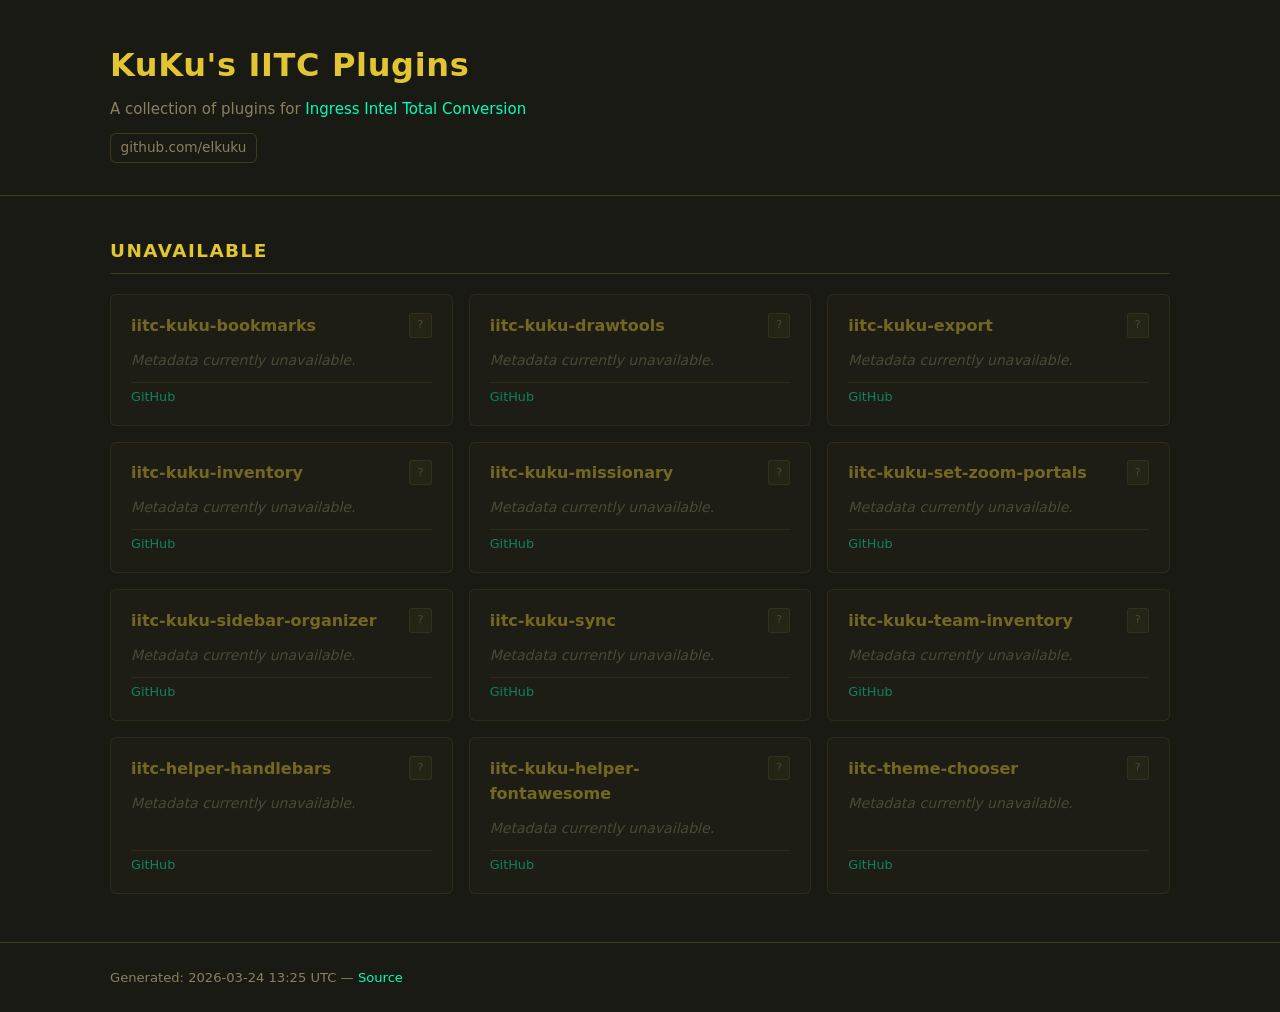
==== docs/index.html @ ce87d3dc "Set up GitHub Actions workflow for daily plugin index generation, added IntelliJ configuration files" ====
<!DOCTYPE html>
<html lang="en">
<head>
  <meta charset="UTF-8" />
  <meta name="viewport" content="width=device-width, initial-scale=1.0" />
  <title>KuKu's IITC Plugins</title>
  <style>
*, *::before, *::after { box-sizing: border-box; margin: 0; padding: 0; }

:root {
  --bg:          #1a1a14;
  --bg-card:     #22221a;
  --bg-card-alt: #1e1e17;
  --text:        #d4c87a;
  --text-muted:  #8a8060;
  --accent:      #e2c532;
  --teal:        #00ffbb;
  --teal-dim:    #00cc96;
  --red:         #ff6b6b;
  --border:      rgba(226, 197, 50, 0.18);
  --border-hover:rgba(226, 197, 50, 0.55);
  --radius:      6px;
}

html { scroll-behavior: smooth; }

body {
  background: var(--bg);
  color: var(--text);
  font-family: 'Segoe UI', system-ui, sans-serif;
  font-size: 15px;
  line-height: 1.6;
}

a { color: var(--teal); text-decoration: none; }
a:hover { text-decoration: underline; color: var(--teal-dim); }

.container {
  max-width: 1100px;
  margin: 0 auto;
  padding: 0 1.25rem;
}

/* Header */
.site-header {
  border-bottom: 1px solid var(--border);
  padding: 2.5rem 0 2rem;
  margin-bottom: 2.5rem;
}
.site-header h1 {
  font-size: 2rem;
  color: var(--accent);
  letter-spacing: 0.02em;
  margin-bottom: 0.35rem;
}
.tagline { color: var(--text-muted); margin-bottom: 0.75rem; }
.gh-link {
  display: inline-block;
  font-size: 0.85rem;
  color: var(--text-muted);
  border: 1px solid var(--border);
  padding: 0.2rem 0.6rem;
  border-radius: var(--radius);
}
.gh-link:hover { color: var(--teal); border-color: var(--teal); text-decoration: none; }

/* Category sections */
.category-section { margin-bottom: 3rem; }
.category-heading {
  font-size: 1.15rem;
  color: var(--accent);
  text-transform: uppercase;
  letter-spacing: 0.08em;
  border-bottom: 1px solid var(--border);
  padding-bottom: 0.5rem;
  margin-bottom: 1.25rem;
}

/* Plugin grid */
.plugin-grid {
  display: grid;
  grid-template-columns: repeat(auto-fill, minmax(300px, 1fr));
  gap: 1rem;
}

/* Plugin card */
.plugin-card {
  background: var(--bg-card);
  border: 1px solid var(--border);
  border-radius: var(--radius);
  padding: 1.1rem 1.25rem;
  display: flex;
  flex-direction: column;
  gap: 0.65rem;
  transition: border-color 0.15s;
}
.plugin-card:hover { border-color: var(--border-hover); }
.plugin-card--unavailable { opacity: 0.45; }

.card-header {
  display: flex;
  align-items: flex-start;
  justify-content: space-between;
  gap: 0.5rem;
}
.plugin-name {
  font-size: 1rem;
  font-weight: 600;
  color: var(--accent);
  flex: 1;
}
.category-tag {
  font-size: 0.7rem;
  background: rgba(226,197,50,0.1);
  color: var(--text-muted);
  border: 1px solid var(--border);
  padding: 0.15rem 0.45rem;
  border-radius: 3px;
  white-space: nowrap;
  flex-shrink: 0;
}

.plugin-desc {
  font-size: 0.88rem;
  color: var(--text-muted);
  flex: 1;
}
.unavailable-msg { font-style: italic; }

/* Releases */
.releases { display: flex; flex-direction: column; gap: 0.4rem; }
.release {
  display: flex;
  align-items: center;
  gap: 0.5rem;
  flex-wrap: wrap;
}
.badge {
  font-size: 0.75rem;
  font-weight: 600;
  padding: 0.15rem 0.5rem;
  border-radius: 3px;
}
.badge-stable {
  background: rgba(0,255,187,0.12);
  color: var(--teal);
  border: 1px solid rgba(0,255,187,0.3);
}
.badge-beta {
  background: rgba(226,197,50,0.1);
  color: var(--accent);
  border: 1px solid rgba(226,197,50,0.3);
}
.date { font-size: 0.75rem; color: var(--text-muted); }

.btn {
  font-size: 0.78rem;
  padding: 0.2rem 0.65rem;
  border-radius: 3px;
  border: 1px solid;
  cursor: pointer;
  transition: opacity 0.15s;
}
.btn:hover { opacity: 0.8; text-decoration: none; }
.btn-install {
  color: var(--teal);
  border-color: rgba(0,255,187,0.4);
  background: rgba(0,255,187,0.06);
}
.btn-beta {
  color: var(--accent);
  border-color: rgba(226,197,50,0.35);
  background: rgba(226,197,50,0.06);
}

.no-release { font-size: 0.78rem; color: var(--text-muted); font-style: italic; }

/* Card links */
.card-links {
  display: flex;
  gap: 1rem;
  font-size: 0.8rem;
  margin-top: auto;
  padding-top: 0.25rem;
  border-top: 1px solid var(--border);
}

/* Footer */
.site-footer {
  border-top: 1px solid var(--border);
  padding: 1.5rem 0;
  margin-top: 3rem;
  font-size: 0.82rem;
  color: var(--text-muted);
}
</style>
</head>
<body>
  <header class="site-header">
    <div class="container">
      <h1>KuKu's IITC Plugins</h1>
      <p class="tagline">A collection of plugins for <a href="https://iitc.app" target="_blank" rel="noopener">Ingress Intel Total Conversion</a></p>
      <a class="gh-link" href="https://github.com/elkuku" target="_blank" rel="noopener">github.com/elkuku</a>
    </div>
  </header>

  <main class="container">
    
<section class="category-section" id="cat-unavailable">
  <h2 class="category-heading">Unavailable</h2>
  <div class="plugin-grid">
    <div class="plugin-card plugin-card--unavailable">
  <div class="card-header">
    <h3 class="plugin-name">iitc-kuku-bookmarks</h3>
    <span class="category-tag">?</span>
  </div>
  <p class="plugin-desc unavailable-msg">Metadata currently unavailable.</p>
  <div class="card-links">
    <a class="link" href="https://github.com/elkuku/iitc-kuku-bookmarks" target="_blank" rel="noopener">GitHub</a>
  </div>
</div>
<div class="plugin-card plugin-card--unavailable">
  <div class="card-header">
    <h3 class="plugin-name">iitc-kuku-drawtools</h3>
    <span class="category-tag">?</span>
  </div>
  <p class="plugin-desc unavailable-msg">Metadata currently unavailable.</p>
  <div class="card-links">
    <a class="link" href="https://github.com/elkuku/iitc-kuku-drawtools" target="_blank" rel="noopener">GitHub</a>
  </div>
</div>
<div class="plugin-card plugin-card--unavailable">
  <div class="card-header">
    <h3 class="plugin-name">iitc-kuku-export</h3>
    <span class="category-tag">?</span>
  </div>
  <p class="plugin-desc unavailable-msg">Metadata currently unavailable.</p>
  <div class="card-links">
    <a class="link" href="https://github.com/elkuku/iitc-kuku-export" target="_blank" rel="noopener">GitHub</a>
  </div>
</div>
<div class="plugin-card plugin-card--unavailable">
  <div class="card-header">
    <h3 class="plugin-name">iitc-kuku-inventory</h3>
    <span class="category-tag">?</span>
  </div>
  <p class="plugin-desc unavailable-msg">Metadata currently unavailable.</p>
  <div class="card-links">
    <a class="link" href="https://github.com/elkuku/iitc-kuku-inventory" target="_blank" rel="noopener">GitHub</a>
  </div>
</div>
<div class="plugin-card plugin-card--unavailable">
  <div class="card-header">
    <h3 class="plugin-name">iitc-kuku-missionary</h3>
    <span class="category-tag">?</span>
  </div>
  <p class="plugin-desc unavailable-msg">Metadata currently unavailable.</p>
  <div class="card-links">
    <a class="link" href="https://github.com/elkuku/iitc-kuku-missionary" target="_blank" rel="noopener">GitHub</a>
  </div>
</div>
<div class="plugin-card plugin-card--unavailable">
  <div class="card-header">
    <h3 class="plugin-name">iitc-kuku-set-zoom-portals</h3>
    <span class="category-tag">?</span>
  </div>
  <p class="plugin-desc unavailable-msg">Metadata currently unavailable.</p>
  <div class="card-links">
    <a class="link" href="https://github.com/elkuku/iitc-kuku-set-zoom-portals" target="_blank" rel="noopener">GitHub</a>
  </div>
</div>
<div class="plugin-card plugin-card--unavailable">
  <div class="card-header">
    <h3 class="plugin-name">iitc-kuku-sidebar-organizer</h3>
    <span class="category-tag">?</span>
  </div>
  <p class="plugin-desc unavailable-msg">Metadata currently unavailable.</p>
  <div class="card-links">
    <a class="link" href="https://github.com/elkuku/iitc-kuku-sidebar-organizer" target="_blank" rel="noopener">GitHub</a>
  </div>
</div>
<div class="plugin-card plugin-card--unavailable">
  <div class="card-header">
    <h3 class="plugin-name">iitc-kuku-sync</h3>
    <span class="category-tag">?</span>
  </div>
  <p class="plugin-desc unavailable-msg">Metadata currently unavailable.</p>
  <div class="card-links">
    <a class="link" href="https://github.com/elkuku/iitc-kuku-sync" target="_blank" rel="noopener">GitHub</a>
  </div>
</div>
<div class="plugin-card plugin-card--unavailable">
  <div class="card-header">
    <h3 class="plugin-name">iitc-kuku-team-inventory</h3>
    <span class="category-tag">?</span>
  </div>
  <p class="plugin-desc unavailable-msg">Metadata currently unavailable.</p>
  <div class="card-links">
    <a class="link" href="https://github.com/elkuku/iitc-kuku-team-inventory" target="_blank" rel="noopener">GitHub</a>
  </div>
</div>
<div class="plugin-card plugin-card--unavailable">
  <div class="card-header">
    <h3 class="plugin-name">iitc-helper-handlebars</h3>
    <span class="category-tag">?</span>
  </div>
  <p class="plugin-desc unavailable-msg">Metadata currently unavailable.</p>
  <div class="card-links">
    <a class="link" href="https://github.com/elkuku/iitc-helper-handlebars" target="_blank" rel="noopener">GitHub</a>
  </div>
</div>
<div class="plugin-card plugin-card--unavailable">
  <div class="card-header">
    <h3 class="plugin-name">iitc-kuku-helper-fontawesome</h3>
    <span class="category-tag">?</span>
  </div>
  <p class="plugin-desc unavailable-msg">Metadata currently unavailable.</p>
  <div class="card-links">
    <a class="link" href="https://github.com/elkuku/iitc-kuku-helper-fontawesome" target="_blank" rel="noopener">GitHub</a>
  </div>
</div>
<div class="plugin-card plugin-card--unavailable">
  <div class="card-header">
    <h3 class="plugin-name">iitc-theme-chooser</h3>
    <span class="category-tag">?</span>
  </div>
  <p class="plugin-desc unavailable-msg">Metadata currently unavailable.</p>
  <div class="card-links">
    <a class="link" href="https://github.com/elkuku/iitc-theme-chooser" target="_blank" rel="noopener">GitHub</a>
  </div>
</div>
  </div>
</section>
  </main>

  <footer class="site-footer">
    <div class="container">
      <p>Generated: 2026-03-24 13:25 UTC &mdash; <a href="https://github.com/elkuku/iitc-plugins" target="_blank" rel="noopener">Source</a></p>
    </div>
  </footer>
</body>
</html>
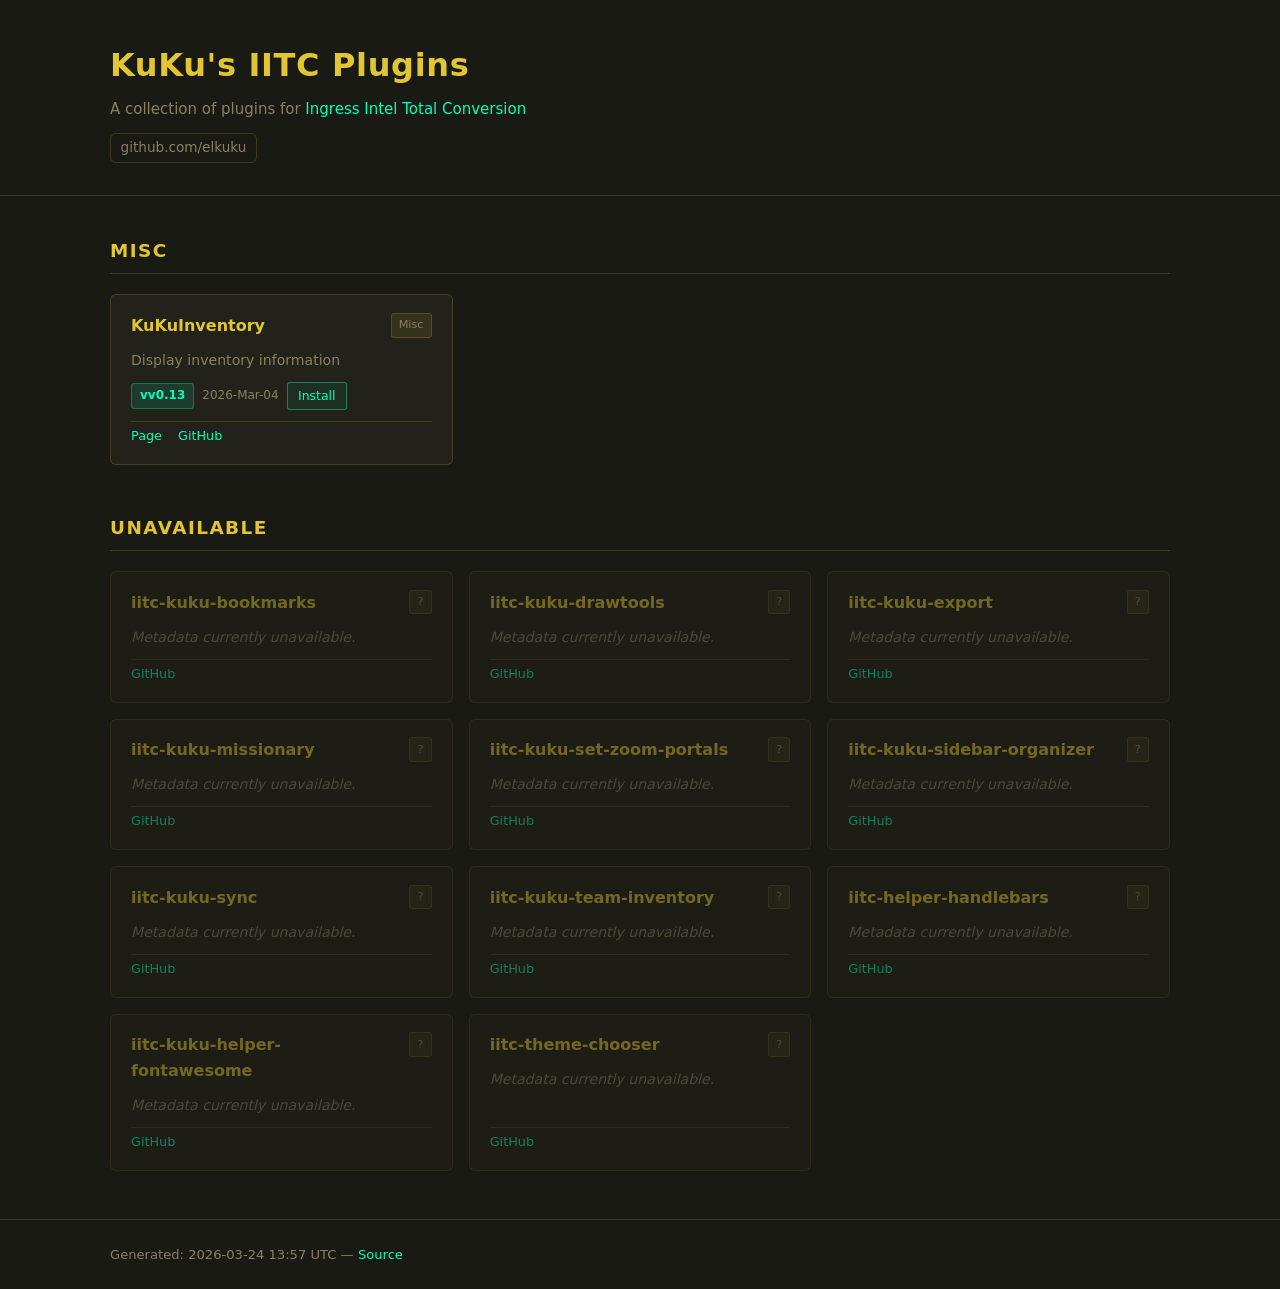
==== commit 4f5246f2: "Update plugin metadata processing, restructure build script field names, and revise documentation fo" ====
--- a/docs/index.html
+++ b/docs/index.html
@@ -206,6 +206,26 @@
 
   <main class="container">
     
+<section class="category-section" id="cat-misc">
+  <h2 class="category-heading">Misc</h2>
+  <div class="plugin-grid">
+    <div class="plugin-card">
+  <div class="card-header">
+    <h3 class="plugin-name">KuKuInventory</h3>
+    <span class="category-tag">Misc</span>
+  </div>
+  <p class="plugin-desc">Display inventory information</p>
+  <div class="releases"><div class="release stable">
+  <span class="badge badge-stable">vv0.13</span><span class="date">2026-Mar-04</span>
+  <a class="btn btn-install" href="https://elkuku.github.io/iitc-kuku-inventory/files/release/iitc_plugin_KuKuInventory.user.js" title="Install stable version">Install</a>
+</div></div>
+  <div class="card-links">
+    <a class="link" href="https://elkuku.github.io/iitc-kuku-inventory/" target="_blank" rel="noopener">Page</a>
+    <a class="link" href="https://github.com/elkuku/iitc-kuku-inventory" target="_blank" rel="noopener">GitHub</a>
+  </div>
+</div>
+  </div>
+</section>
 <section class="category-section" id="cat-unavailable">
   <h2 class="category-heading">Unavailable</h2>
   <div class="plugin-grid">
@@ -241,16 +261,6 @@
 </div>
 <div class="plugin-card plugin-card--unavailable">
   <div class="card-header">
-    <h3 class="plugin-name">iitc-kuku-inventory</h3>
-    <span class="category-tag">?</span>
-  </div>
-  <p class="plugin-desc unavailable-msg">Metadata currently unavailable.</p>
-  <div class="card-links">
-    <a class="link" href="https://github.com/elkuku/iitc-kuku-inventory" target="_blank" rel="noopener">GitHub</a>
-  </div>
-</div>
-<div class="plugin-card plugin-card--unavailable">
-  <div class="card-header">
     <h3 class="plugin-name">iitc-kuku-missionary</h3>
     <span class="category-tag">?</span>
   </div>
@@ -335,7 +345,7 @@
 
   <footer class="site-footer">
     <div class="container">
-      <p>Generated: 2026-03-24 13:25 UTC &mdash; <a href="https://github.com/elkuku/iitc-plugins" target="_blank" rel="noopener">Source</a></p>
+      <p>Generated: 2026-03-24 13:57 UTC &mdash; <a href="https://github.com/elkuku/iitc-plugins" target="_blank" rel="noopener">Source</a></p>
     </div>
   </footer>
 </body>
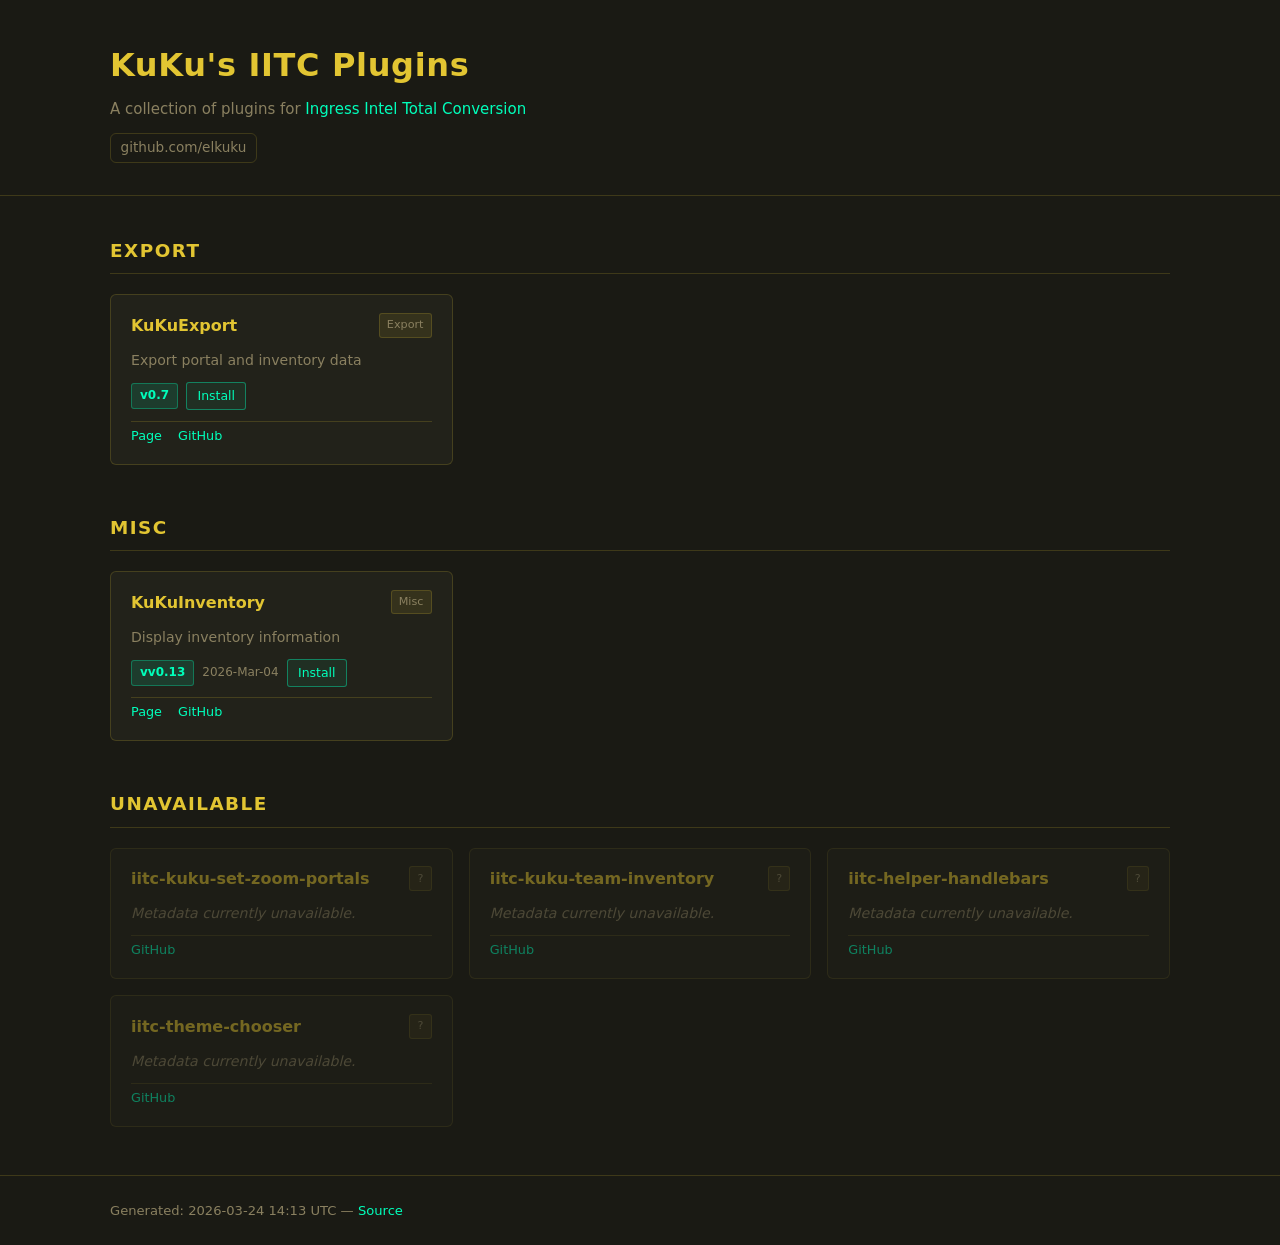
==== commit f0b65051: "chore: rebuild plugin index [skip ci]" ====
--- a/docs/index.html
+++ b/docs/index.html
@@ -206,6 +206,26 @@
 
   <main class="container">
     
+<section class="category-section" id="cat-export">
+  <h2 class="category-heading">Export</h2>
+  <div class="plugin-grid">
+    <div class="plugin-card">
+  <div class="card-header">
+    <h3 class="plugin-name">KuKuExport</h3>
+    <span class="category-tag">Export</span>
+  </div>
+  <p class="plugin-desc">Export portal and inventory data</p>
+  <div class="releases"><div class="release stable">
+  <span class="badge badge-stable">v0.7</span>
+  <a class="btn btn-install" href="https://elkuku.github.io/iitc-kuku-export/files/release/iitc_plugin_KuKu_Export.user.js" title="Install stable version">Install</a>
+</div></div>
+  <div class="card-links">
+    <a class="link" href="https://elkuku.github.io/iitc-kuku-export/" target="_blank" rel="noopener">Page</a>
+    <a class="link" href="https://github.com/elkuku/iitc-kuku-export" target="_blank" rel="noopener">GitHub</a>
+  </div>
+</div>
+  </div>
+</section>
 <section class="category-section" id="cat-misc">
   <h2 class="category-heading">Misc</h2>
   <div class="plugin-grid">
@@ -231,46 +251,6 @@
   <div class="plugin-grid">
     <div class="plugin-card plugin-card--unavailable">
   <div class="card-header">
-    <h3 class="plugin-name">iitc-kuku-bookmarks</h3>
-    <span class="category-tag">?</span>
-  </div>
-  <p class="plugin-desc unavailable-msg">Metadata currently unavailable.</p>
-  <div class="card-links">
-    <a class="link" href="https://github.com/elkuku/iitc-kuku-bookmarks" target="_blank" rel="noopener">GitHub</a>
-  </div>
-</div>
-<div class="plugin-card plugin-card--unavailable">
-  <div class="card-header">
-    <h3 class="plugin-name">iitc-kuku-drawtools</h3>
-    <span class="category-tag">?</span>
-  </div>
-  <p class="plugin-desc unavailable-msg">Metadata currently unavailable.</p>
-  <div class="card-links">
-    <a class="link" href="https://github.com/elkuku/iitc-kuku-drawtools" target="_blank" rel="noopener">GitHub</a>
-  </div>
-</div>
-<div class="plugin-card plugin-card--unavailable">
-  <div class="card-header">
-    <h3 class="plugin-name">iitc-kuku-export</h3>
-    <span class="category-tag">?</span>
-  </div>
-  <p class="plugin-desc unavailable-msg">Metadata currently unavailable.</p>
-  <div class="card-links">
-    <a class="link" href="https://github.com/elkuku/iitc-kuku-export" target="_blank" rel="noopener">GitHub</a>
-  </div>
-</div>
-<div class="plugin-card plugin-card--unavailable">
-  <div class="card-header">
-    <h3 class="plugin-name">iitc-kuku-missionary</h3>
-    <span class="category-tag">?</span>
-  </div>
-  <p class="plugin-desc unavailable-msg">Metadata currently unavailable.</p>
-  <div class="card-links">
-    <a class="link" href="https://github.com/elkuku/iitc-kuku-missionary" target="_blank" rel="noopener">GitHub</a>
-  </div>
-</div>
-<div class="plugin-card plugin-card--unavailable">
-  <div class="card-header">
     <h3 class="plugin-name">iitc-kuku-set-zoom-portals</h3>
     <span class="category-tag">?</span>
   </div>
@@ -281,26 +261,6 @@
 </div>
 <div class="plugin-card plugin-card--unavailable">
   <div class="card-header">
-    <h3 class="plugin-name">iitc-kuku-sidebar-organizer</h3>
-    <span class="category-tag">?</span>
-  </div>
-  <p class="plugin-desc unavailable-msg">Metadata currently unavailable.</p>
-  <div class="card-links">
-    <a class="link" href="https://github.com/elkuku/iitc-kuku-sidebar-organizer" target="_blank" rel="noopener">GitHub</a>
-  </div>
-</div>
-<div class="plugin-card plugin-card--unavailable">
-  <div class="card-header">
-    <h3 class="plugin-name">iitc-kuku-sync</h3>
-    <span class="category-tag">?</span>
-  </div>
-  <p class="plugin-desc unavailable-msg">Metadata currently unavailable.</p>
-  <div class="card-links">
-    <a class="link" href="https://github.com/elkuku/iitc-kuku-sync" target="_blank" rel="noopener">GitHub</a>
-  </div>
-</div>
-<div class="plugin-card plugin-card--unavailable">
-  <div class="card-header">
     <h3 class="plugin-name">iitc-kuku-team-inventory</h3>
     <span class="category-tag">?</span>
   </div>
@@ -321,16 +281,6 @@
 </div>
 <div class="plugin-card plugin-card--unavailable">
   <div class="card-header">
-    <h3 class="plugin-name">iitc-kuku-helper-fontawesome</h3>
-    <span class="category-tag">?</span>
-  </div>
-  <p class="plugin-desc unavailable-msg">Metadata currently unavailable.</p>
-  <div class="card-links">
-    <a class="link" href="https://github.com/elkuku/iitc-kuku-helper-fontawesome" target="_blank" rel="noopener">GitHub</a>
-  </div>
-</div>
-<div class="plugin-card plugin-card--unavailable">
-  <div class="card-header">
     <h3 class="plugin-name">iitc-theme-chooser</h3>
     <span class="category-tag">?</span>
   </div>
@@ -345,7 +295,7 @@
 
   <footer class="site-footer">
     <div class="container">
-      <p>Generated: 2026-03-24 13:57 UTC &mdash; <a href="https://github.com/elkuku/iitc-plugins" target="_blank" rel="noopener">Source</a></p>
+      <p>Generated: 2026-03-24 14:13 UTC &mdash; <a href="https://github.com/elkuku/iitc-plugins" target="_blank" rel="noopener">Source</a></p>
     </div>
   </footer>
 </body>
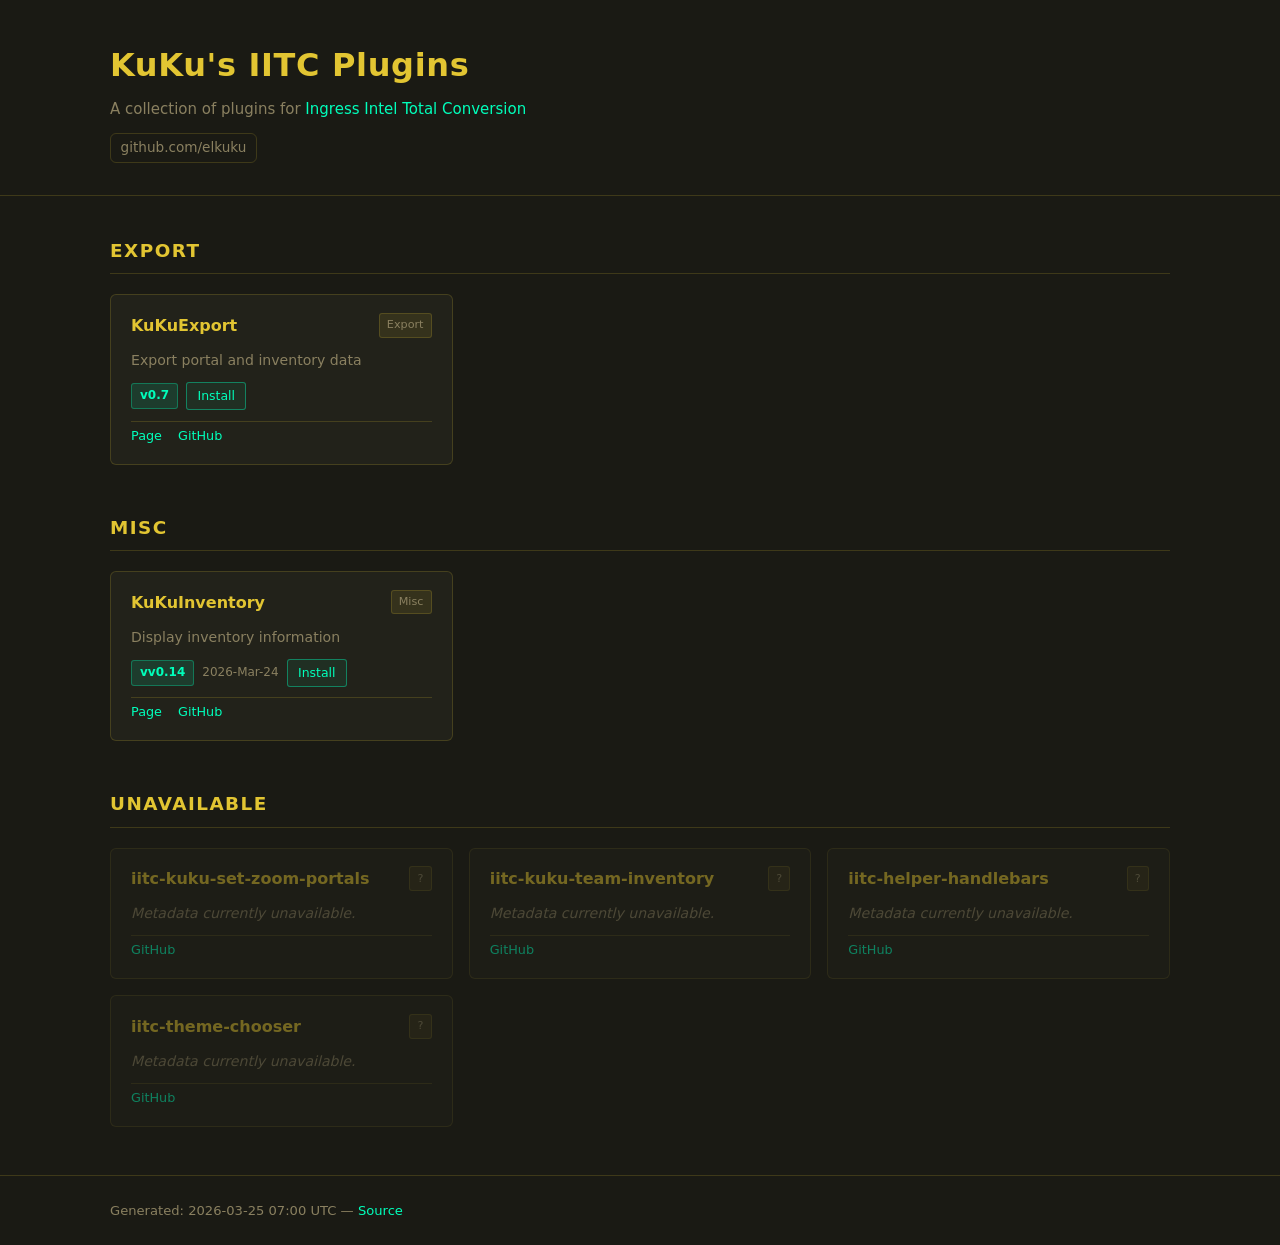
==== commit 6db5e266: "chore: rebuild plugin index [skip ci]" ====
--- a/docs/index.html
+++ b/docs/index.html
@@ -236,7 +236,7 @@
   </div>
   <p class="plugin-desc">Display inventory information</p>
   <div class="releases"><div class="release stable">
-  <span class="badge badge-stable">vv0.13</span><span class="date">2026-Mar-04</span>
+  <span class="badge badge-stable">vv0.14</span><span class="date">2026-Mar-24</span>
   <a class="btn btn-install" href="https://elkuku.github.io/iitc-kuku-inventory/files/release/iitc_plugin_KuKuInventory.user.js" title="Install stable version">Install</a>
 </div></div>
   <div class="card-links">
@@ -295,7 +295,7 @@
 
   <footer class="site-footer">
     <div class="container">
-      <p>Generated: 2026-03-24 14:13 UTC &mdash; <a href="https://github.com/elkuku/iitc-plugins" target="_blank" rel="noopener">Source</a></p>
+      <p>Generated: 2026-03-25 07:00 UTC &mdash; <a href="https://github.com/elkuku/iitc-plugins" target="_blank" rel="noopener">Source</a></p>
     </div>
   </footer>
 </body>
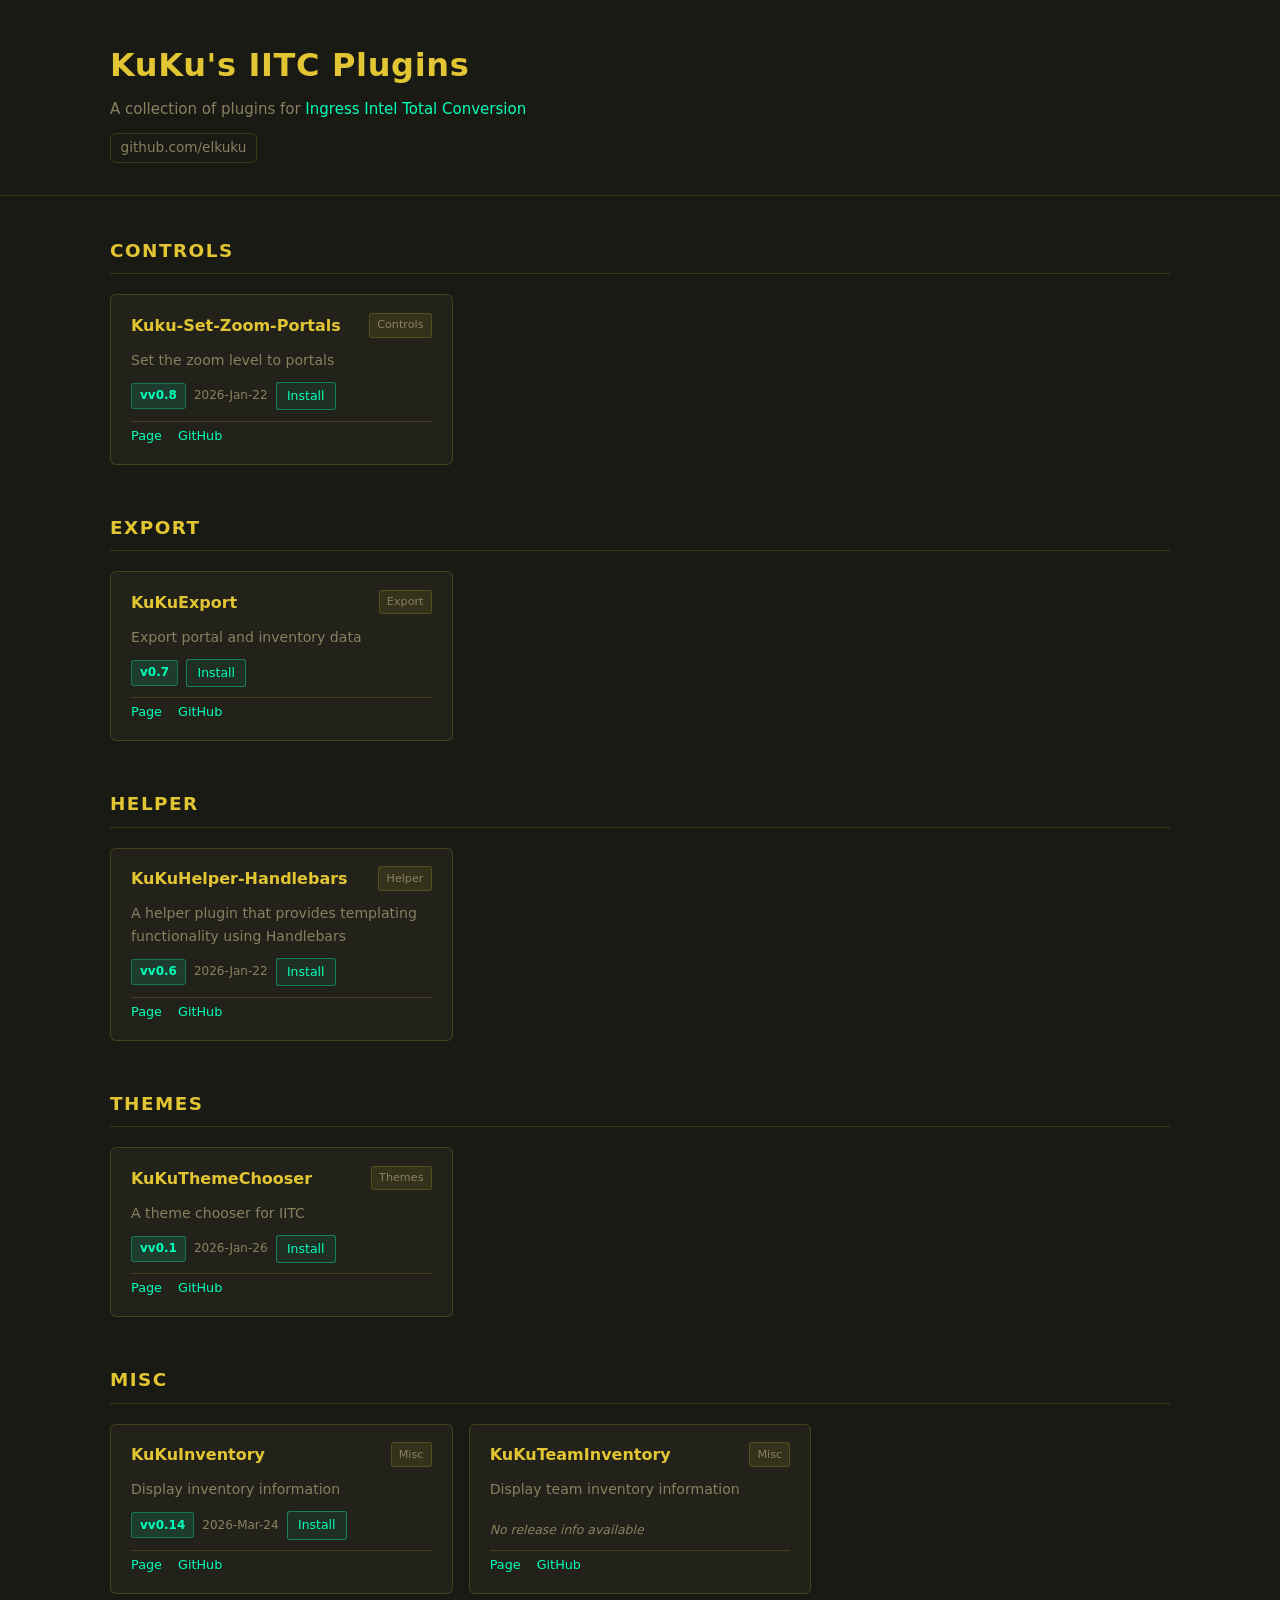
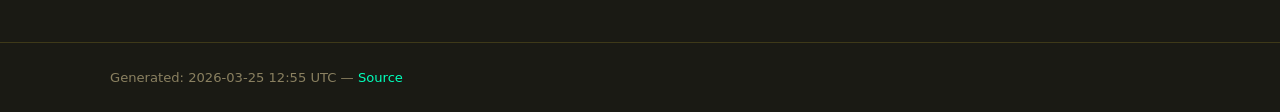
==== commit e1675282: "Add Memory Index and detailed documentation for plugin JSON aggregation setup" ====
--- a/docs/index.html
+++ b/docs/index.html
@@ -206,6 +206,26 @@
 
   <main class="container">
     
+<section class="category-section" id="cat-controls">
+  <h2 class="category-heading">Controls</h2>
+  <div class="plugin-grid">
+    <div class="plugin-card">
+  <div class="card-header">
+    <h3 class="plugin-name">Kuku-Set-Zoom-Portals</h3>
+    <span class="category-tag">Controls</span>
+  </div>
+  <p class="plugin-desc">Set the zoom level to portals</p>
+  <div class="releases"><div class="release stable">
+  <span class="badge badge-stable">vv0.8</span><span class="date">2026-Jan-22</span>
+  <a class="btn btn-install" href="https://elkuku.github.io/iitc-kuku-set-zoom-portals/files/release/iitc_plugin_KukuSetZoomPortals.user.js" title="Install stable version">Install</a>
+</div></div>
+  <div class="card-links">
+    <a class="link" href="https://elkuku.github.io/iitc-kuku-set-zoom-portals/" target="_blank" rel="noopener">Page</a>
+    <a class="link" href="https://github.com/elkuku/iitc-kuku-set-zoom-portals" target="_blank" rel="noopener">GitHub</a>
+  </div>
+</div>
+  </div>
+</section>
 <section class="category-section" id="cat-export">
   <h2 class="category-heading">Export</h2>
   <div class="plugin-grid">
@@ -226,6 +246,46 @@
 </div>
   </div>
 </section>
+<section class="category-section" id="cat-helper">
+  <h2 class="category-heading">Helper</h2>
+  <div class="plugin-grid">
+    <div class="plugin-card">
+  <div class="card-header">
+    <h3 class="plugin-name">KuKuHelper-Handlebars</h3>
+    <span class="category-tag">Helper</span>
+  </div>
+  <p class="plugin-desc">A helper plugin that provides templating functionality using Handlebars</p>
+  <div class="releases"><div class="release stable">
+  <span class="badge badge-stable">vv0.6</span><span class="date">2026-Jan-22</span>
+  <a class="btn btn-install" href="https://elkuku.github.io/iitc-kuku-helper-handlebars/files/release/iitc_plugin_helper_handlebars.user.js" title="Install stable version">Install</a>
+</div></div>
+  <div class="card-links">
+    <a class="link" href="https://elkuku.github.io/iitc-kuku-helper-handlebars/" target="_blank" rel="noopener">Page</a>
+    <a class="link" href="https://github.com/elkuku/iitc-kuku-helper-handlebars" target="_blank" rel="noopener">GitHub</a>
+  </div>
+</div>
+  </div>
+</section>
+<section class="category-section" id="cat-themes">
+  <h2 class="category-heading">Themes</h2>
+  <div class="plugin-grid">
+    <div class="plugin-card">
+  <div class="card-header">
+    <h3 class="plugin-name">KuKuThemeChooser</h3>
+    <span class="category-tag">Themes</span>
+  </div>
+  <p class="plugin-desc">A theme chooser for IITC</p>
+  <div class="releases"><div class="release stable">
+  <span class="badge badge-stable">vv0.1</span><span class="date">2026-Jan-26</span>
+  <a class="btn btn-install" href="https://elkuku.github.io/iitc-theme-chooser/files/release/iitc_plugin_KuKuThemeChooser.user.js" title="Install stable version">Install</a>
+</div></div>
+  <div class="card-links">
+    <a class="link" href="https://elkuku.github.io/iitc-theme-chooser/" target="_blank" rel="noopener">Page</a>
+    <a class="link" href="https://github.com/elkuku/iitc-theme-chooser" target="_blank" rel="noopener">GitHub</a>
+  </div>
+</div>
+  </div>
+</section>
 <section class="category-section" id="cat-misc">
   <h2 class="category-heading">Misc</h2>
   <div class="plugin-grid">
@@ -244,49 +304,16 @@
     <a class="link" href="https://github.com/elkuku/iitc-kuku-inventory" target="_blank" rel="noopener">GitHub</a>
   </div>
 </div>
-  </div>
-</section>
-<section class="category-section" id="cat-unavailable">
-  <h2 class="category-heading">Unavailable</h2>
-  <div class="plugin-grid">
-    <div class="plugin-card plugin-card--unavailable">
-  <div class="card-header">
-    <h3 class="plugin-name">iitc-kuku-set-zoom-portals</h3>
-    <span class="category-tag">?</span>
-  </div>
-  <p class="plugin-desc unavailable-msg">Metadata currently unavailable.</p>
-  <div class="card-links">
-    <a class="link" href="https://github.com/elkuku/iitc-kuku-set-zoom-portals" target="_blank" rel="noopener">GitHub</a>
-  </div>
-</div>
-<div class="plugin-card plugin-card--unavailable">
-  <div class="card-header">
-    <h3 class="plugin-name">iitc-kuku-team-inventory</h3>
-    <span class="category-tag">?</span>
-  </div>
-  <p class="plugin-desc unavailable-msg">Metadata currently unavailable.</p>
-  <div class="card-links">
+<div class="plugin-card">
+  <div class="card-header">
+    <h3 class="plugin-name">KuKuTeamInventory</h3>
+    <span class="category-tag">Misc</span>
+  </div>
+  <p class="plugin-desc">Display team inventory information</p>
+  <p class="no-release">No release info available</p>
+  <div class="card-links">
+    <a class="link" href="https://elkuku.github.io/iitc-kuku-team-inventory/" target="_blank" rel="noopener">Page</a>
     <a class="link" href="https://github.com/elkuku/iitc-kuku-team-inventory" target="_blank" rel="noopener">GitHub</a>
-  </div>
-</div>
-<div class="plugin-card plugin-card--unavailable">
-  <div class="card-header">
-    <h3 class="plugin-name">iitc-helper-handlebars</h3>
-    <span class="category-tag">?</span>
-  </div>
-  <p class="plugin-desc unavailable-msg">Metadata currently unavailable.</p>
-  <div class="card-links">
-    <a class="link" href="https://github.com/elkuku/iitc-helper-handlebars" target="_blank" rel="noopener">GitHub</a>
-  </div>
-</div>
-<div class="plugin-card plugin-card--unavailable">
-  <div class="card-header">
-    <h3 class="plugin-name">iitc-theme-chooser</h3>
-    <span class="category-tag">?</span>
-  </div>
-  <p class="plugin-desc unavailable-msg">Metadata currently unavailable.</p>
-  <div class="card-links">
-    <a class="link" href="https://github.com/elkuku/iitc-theme-chooser" target="_blank" rel="noopener">GitHub</a>
   </div>
 </div>
   </div>
@@ -295,7 +322,7 @@
 
   <footer class="site-footer">
     <div class="container">
-      <p>Generated: 2026-03-25 07:00 UTC &mdash; <a href="https://github.com/elkuku/iitc-plugins" target="_blank" rel="noopener">Source</a></p>
+      <p>Generated: 2026-03-25 12:55 UTC &mdash; <a href="https://github.com/elkuku/iitc-plugins" target="_blank" rel="noopener">Source</a></p>
     </div>
   </footer>
 </body>
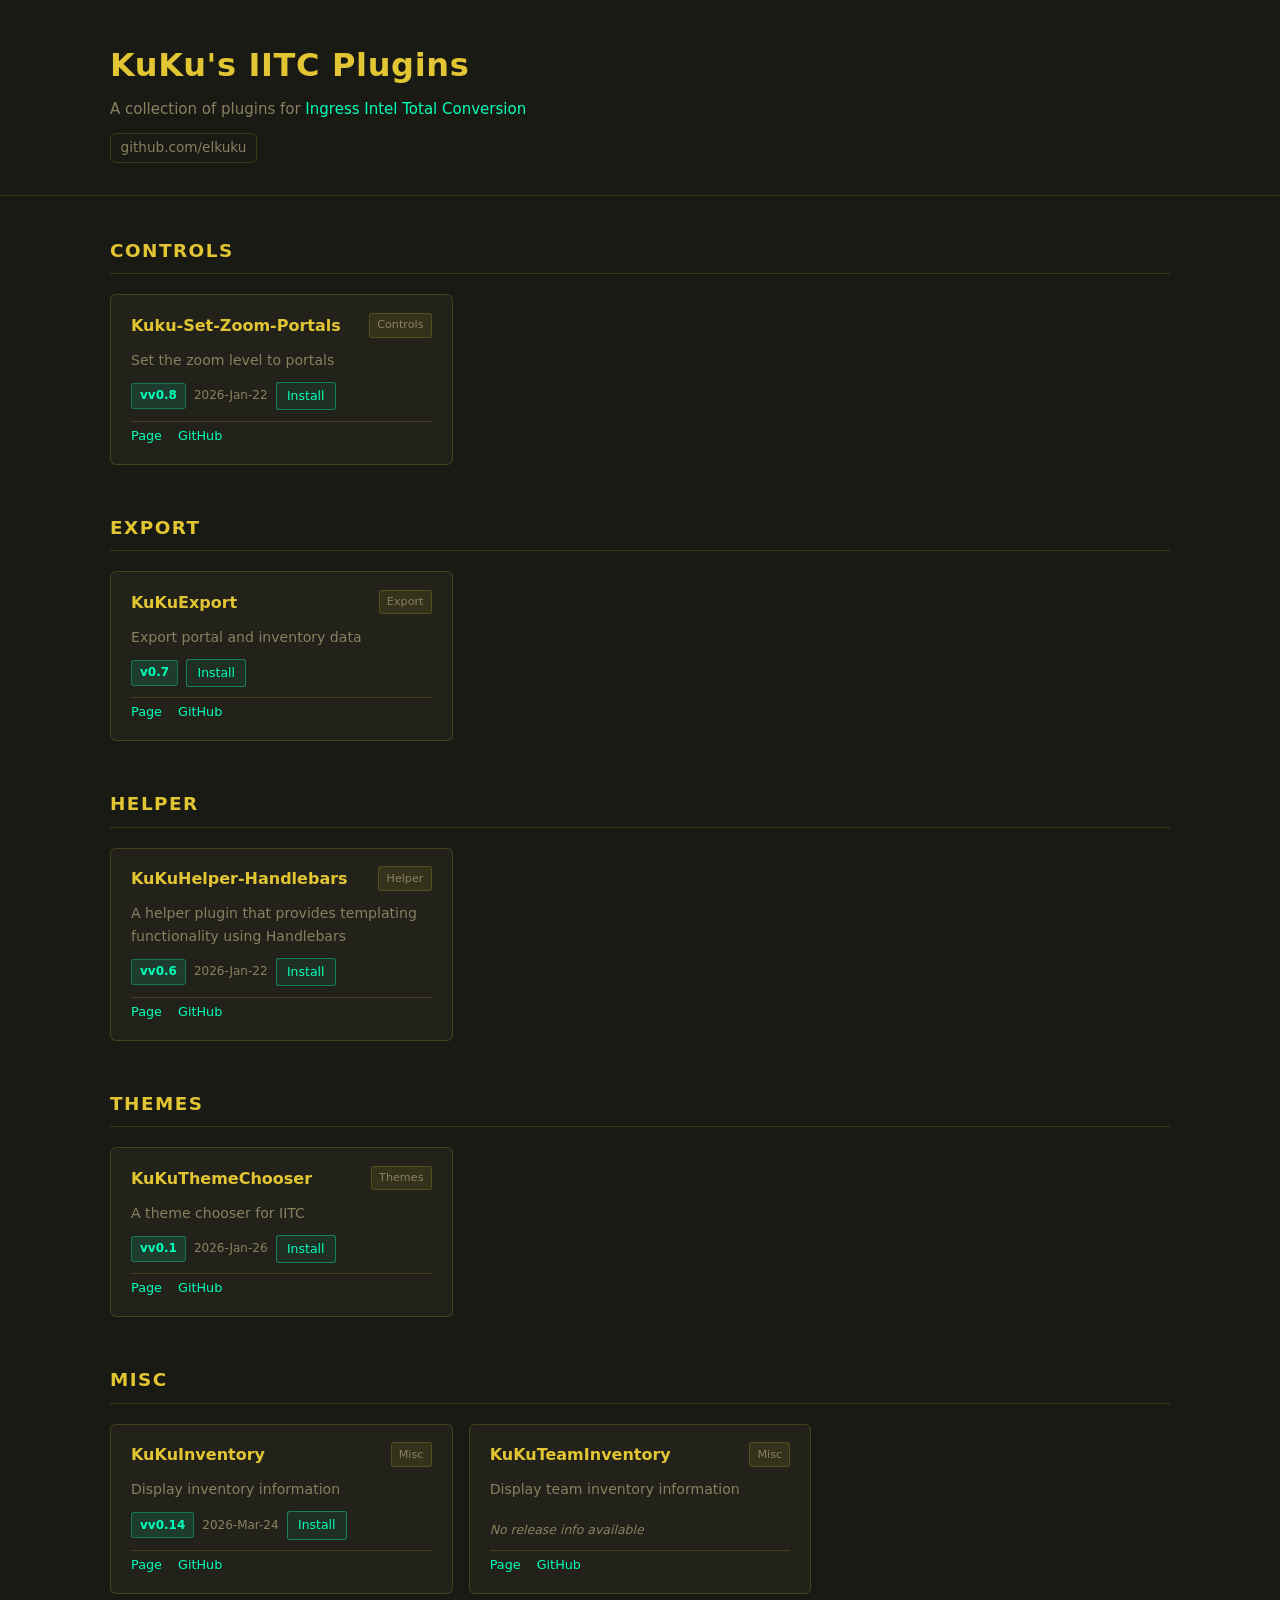
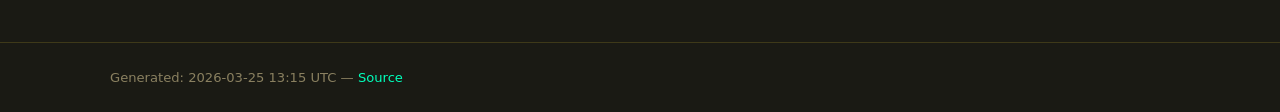
==== commit 5bc9cb3f: "chore: rebuild plugin index [skip ci]" ====
--- a/docs/index.html
+++ b/docs/index.html
@@ -322,7 +322,7 @@
 
   <footer class="site-footer">
     <div class="container">
-      <p>Generated: 2026-03-25 12:55 UTC &mdash; <a href="https://github.com/elkuku/iitc-plugins" target="_blank" rel="noopener">Source</a></p>
+      <p>Generated: 2026-03-25 13:15 UTC &mdash; <a href="https://github.com/elkuku/iitc-plugins" target="_blank" rel="noopener">Source</a></p>
     </div>
   </footer>
 </body>
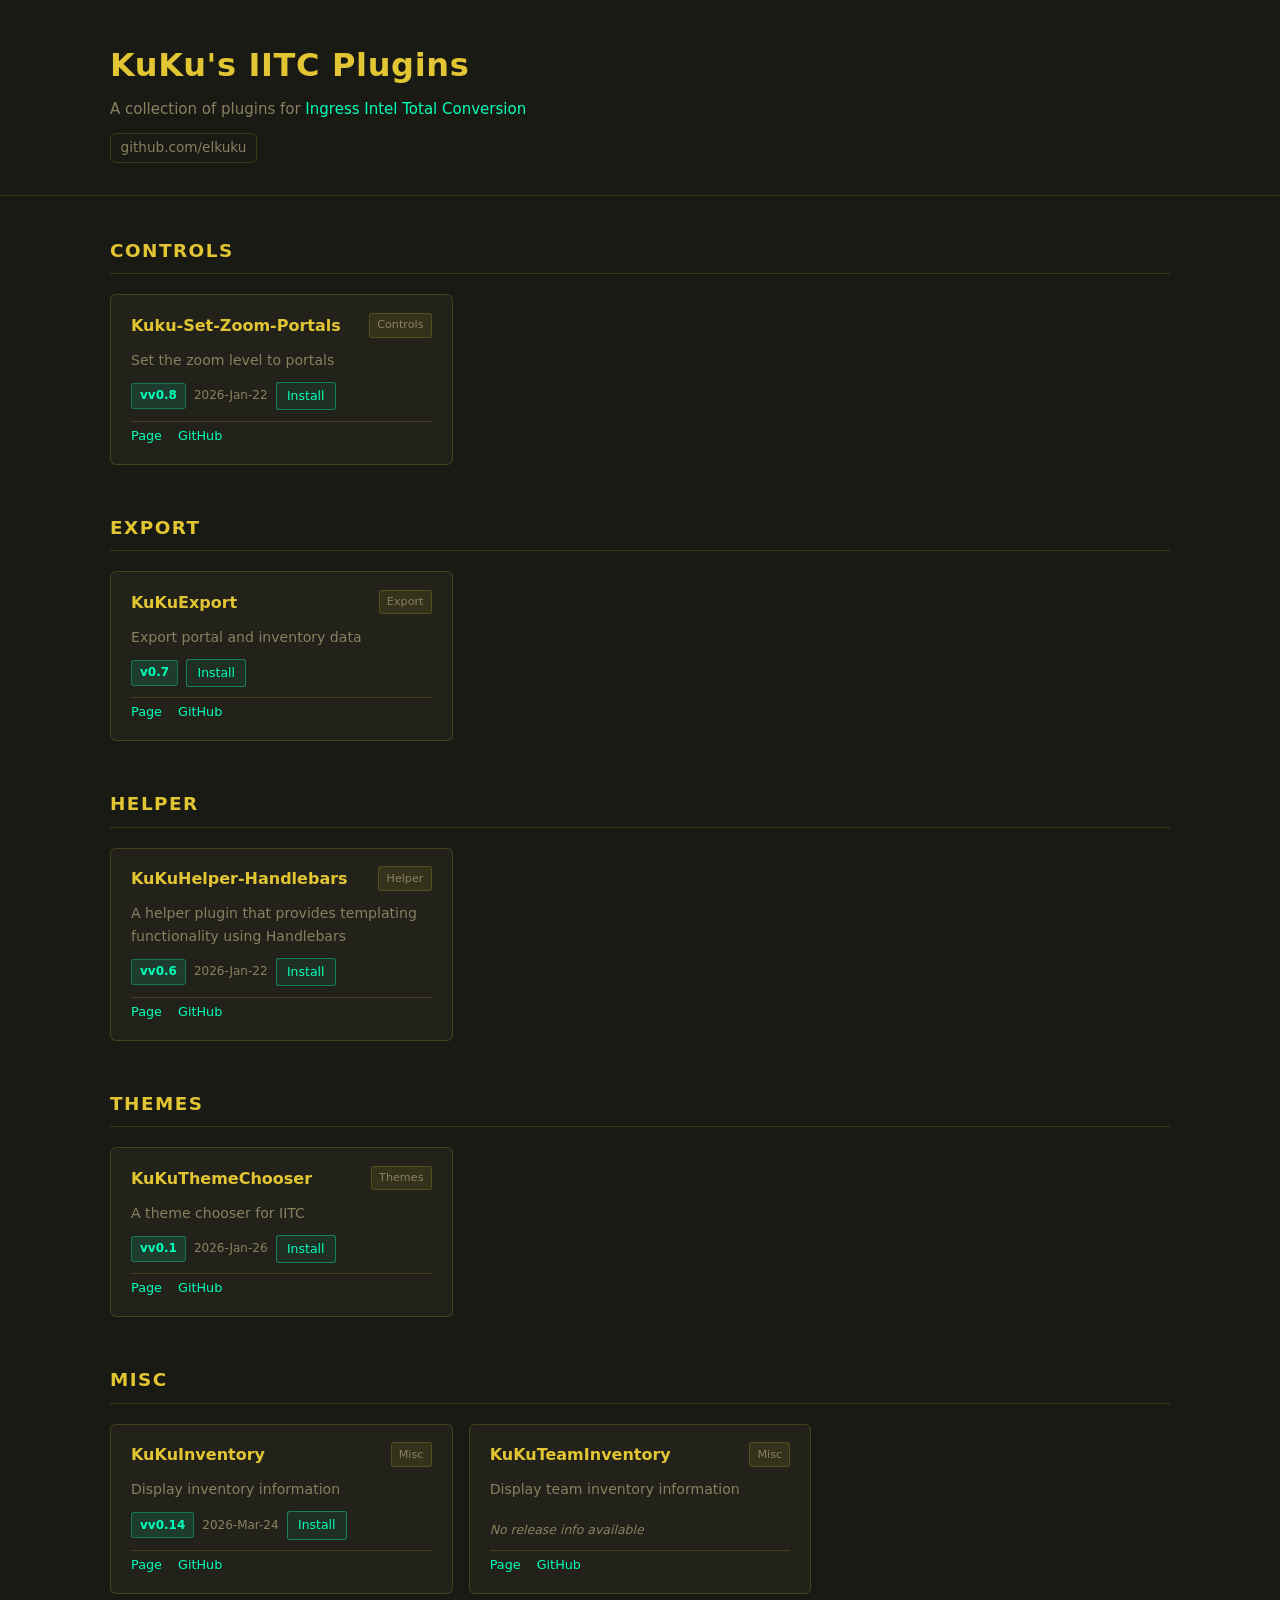
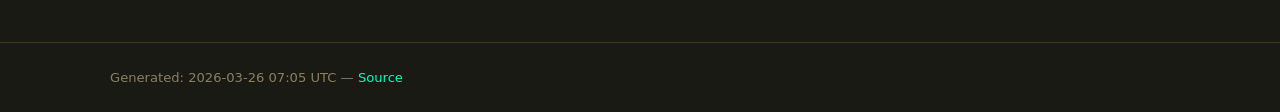
==== commit a16bc2a7: "chore: rebuild plugin index [skip ci]" ====
--- a/docs/index.html
+++ b/docs/index.html
@@ -322,7 +322,7 @@
 
   <footer class="site-footer">
     <div class="container">
-      <p>Generated: 2026-03-25 13:15 UTC &mdash; <a href="https://github.com/elkuku/iitc-plugins" target="_blank" rel="noopener">Source</a></p>
+      <p>Generated: 2026-03-26 07:05 UTC &mdash; <a href="https://github.com/elkuku/iitc-plugins" target="_blank" rel="noopener">Source</a></p>
     </div>
   </footer>
 </body>
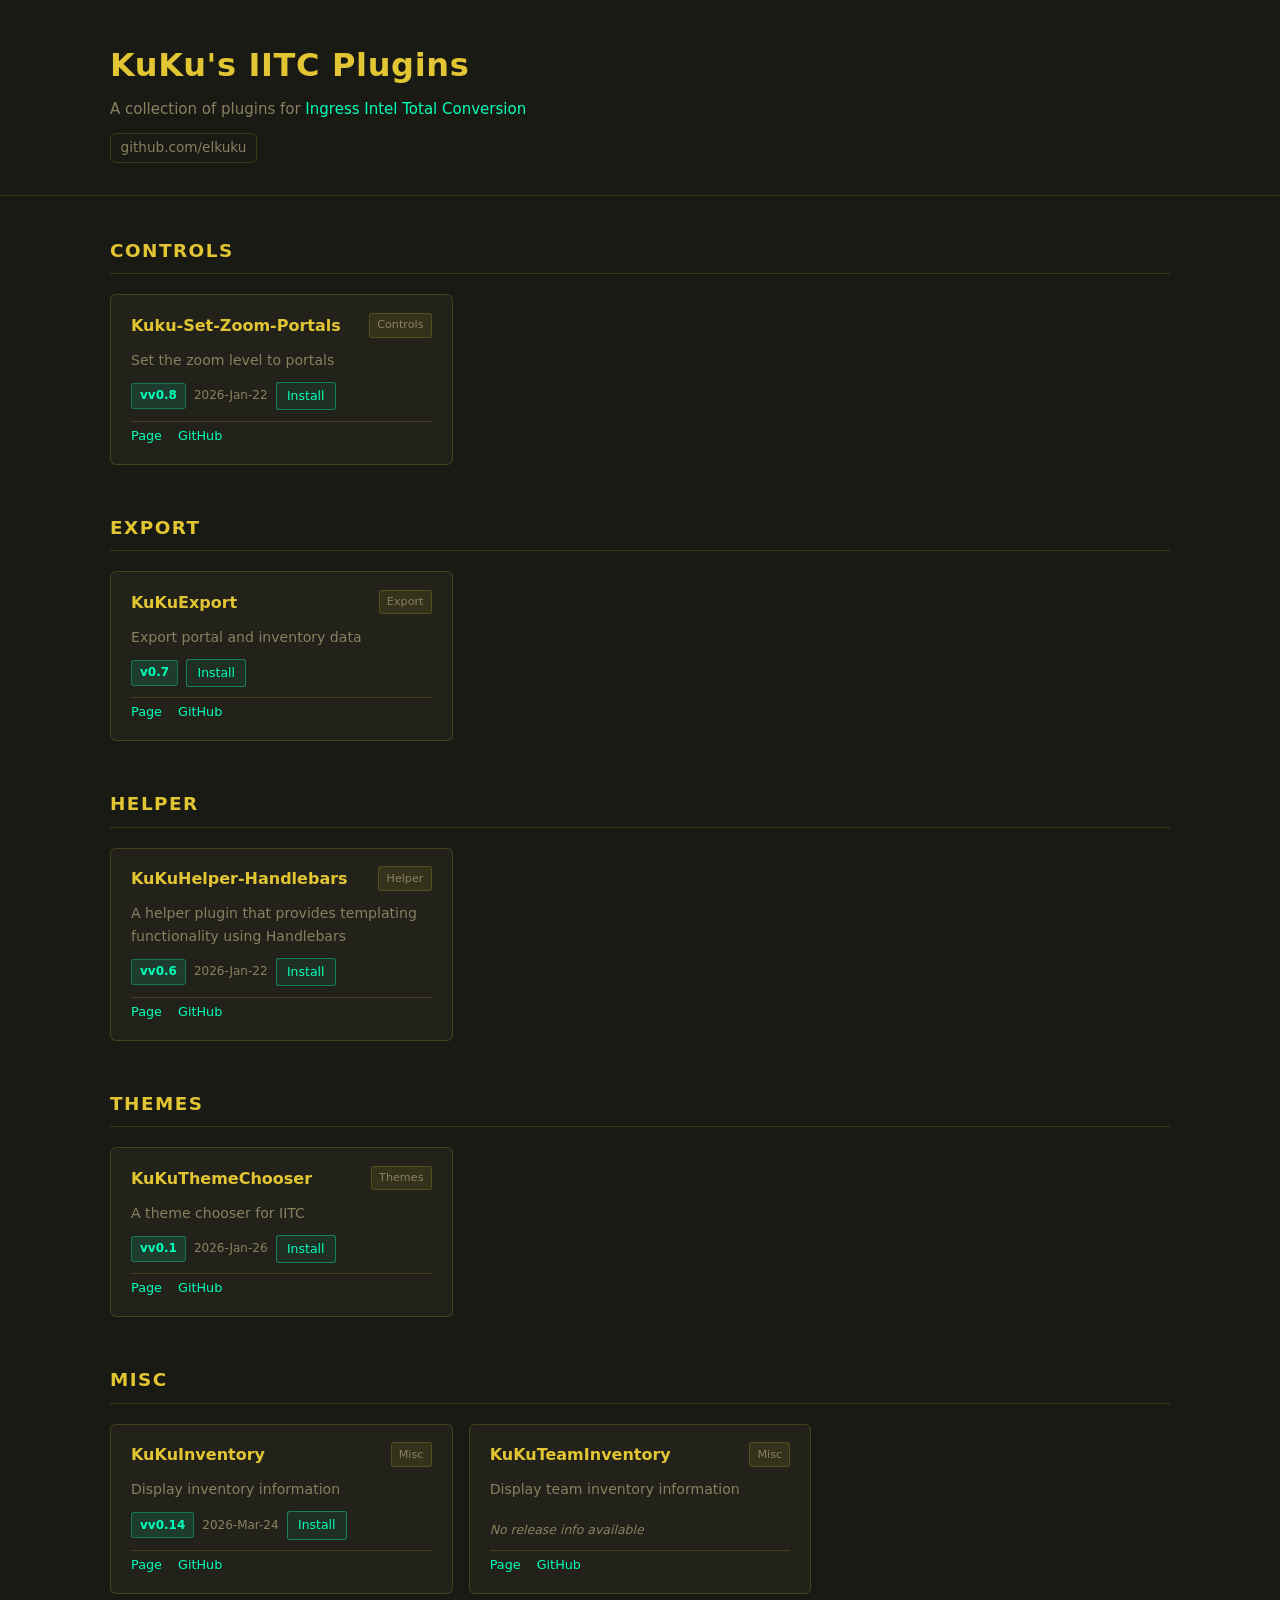
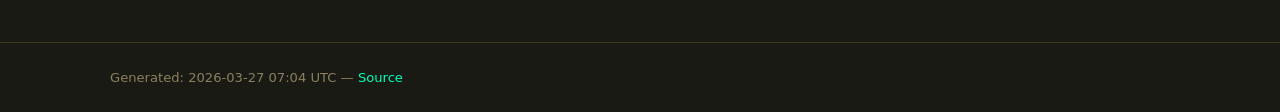
==== commit 0f76b62a: "chore: rebuild plugin index [skip ci]" ====
--- a/docs/index.html
+++ b/docs/index.html
@@ -322,7 +322,7 @@
 
   <footer class="site-footer">
     <div class="container">
-      <p>Generated: 2026-03-26 07:05 UTC &mdash; <a href="https://github.com/elkuku/iitc-plugins" target="_blank" rel="noopener">Source</a></p>
+      <p>Generated: 2026-03-27 07:04 UTC &mdash; <a href="https://github.com/elkuku/iitc-plugins" target="_blank" rel="noopener">Source</a></p>
     </div>
   </footer>
 </body>
